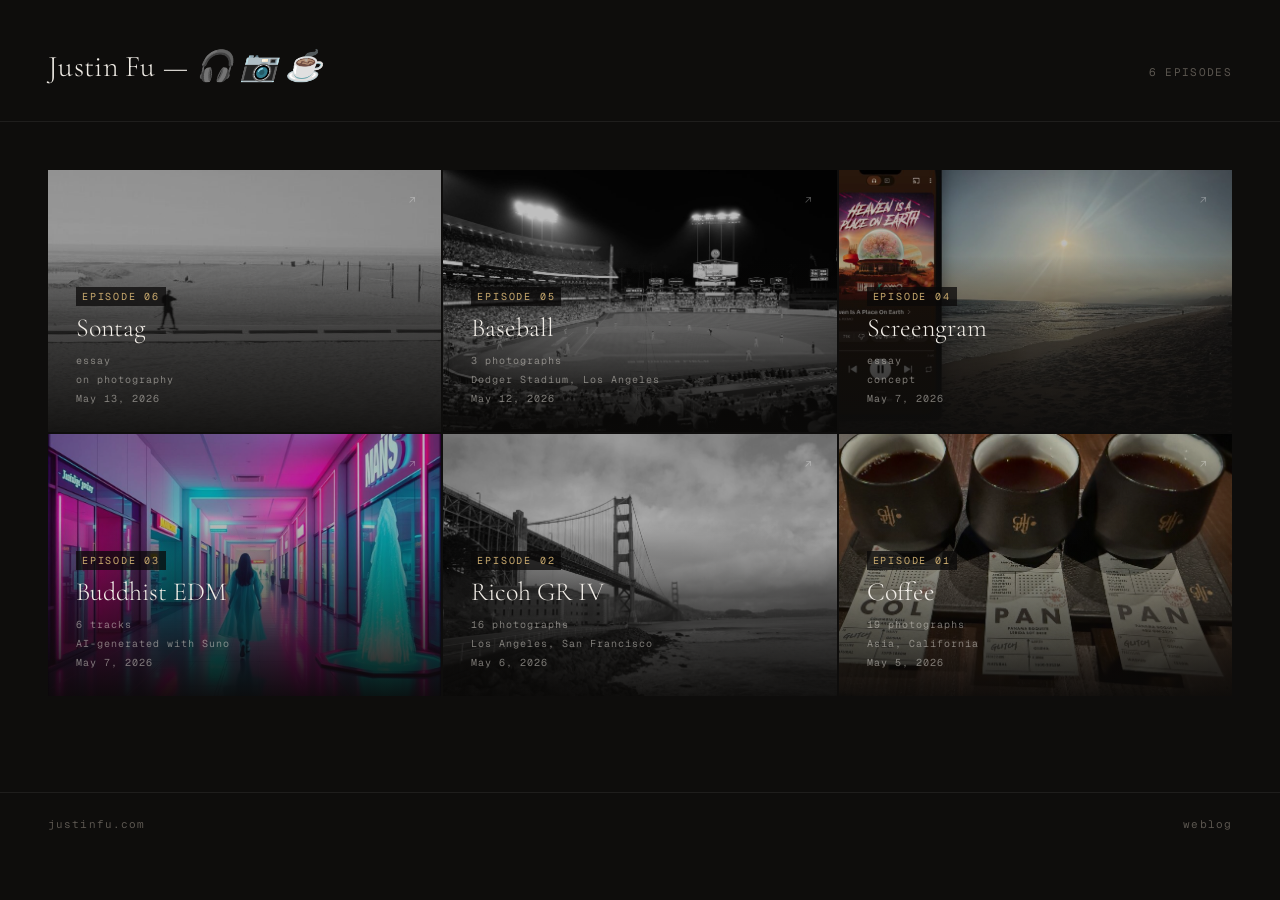
==== index.html @ 7c5d1e18 "add episode: Sontag (manifesto) (#5) * add episode: Sontag (manifesto)  A short manifesto on photogr" ====
<!DOCTYPE html>
<html lang="en">
<head>
  <meta charset="UTF-8">
  <meta name="viewport" content="width=device-width, initial-scale=1.0">
  <title>Justin Fu</title>
  <meta name="description" content="A personal photo journal by Justin Fu.">
  <meta property="og:title" content="Justin Fu">
  <meta property="og:image" content="images/cover-ricoh-vol-1.jpg">
  <meta property="og:url" content="https://www.justinfu.com">
  <link rel="icon" href="data:image/svg+xml,<svg xmlns='http://www.w3.org/2000/svg' viewBox='0 0 100 100'><text y='.9em' font-size='90'>◼</text></svg>">
  <link href="https://fonts.googleapis.com/css2?family=Cormorant+Garamond:ital,wght@0,300;0,400;1,300;1,400&family=Geist+Mono:wght@300;400&display=swap" rel="stylesheet">
  <link rel="stylesheet" href="styles.css">
</head>
<body class="home">
  <header>
    <div class="site-name">Justin Fu — <em>🎧 📷 ☕</em></div>
    <div class="header-sub">6 episodes</div>
  </header>

  <div class="index-grid">

    <a class="episode-card episode-card--essay" href="sontag.html">
      <img src="images/ricoh-vol-1/beach-skater.jpg" alt="Black-and-white skater on a beach boardwalk">
      <div class="ep-arrow">↗</div>
      <div class="episode-info">
        <div class="ep-label">Episode 06</div>
        <div class="ep-title">Sontag</div>
        <div class="ep-meta">essay<span class="ep-location">on photography</span><span class="ep-location">May 13, 2026</span></div>
      </div>
    </a>

    <a class="episode-card" href="baseball.html">
      <img src="images/cover-baseball.jpg" alt="Baseball">
      <div class="ep-arrow">↗</div>
      <div class="episode-info">
        <div class="ep-label">Episode 05</div>
        <div class="ep-title">Baseball</div>
        <div class="ep-meta">3 photographs<span class="ep-location">Dodger Stadium, Los Angeles</span><span class="ep-location">May 12, 2026</span></div>
      </div>
    </a>

    <a class="episode-card episode-card--essay" href="screengram.html">
      <img src="images/screengram.jpg" alt="Screengram, Vol. 1">
      <div class="ep-arrow">↗</div>
      <div class="episode-info">
        <div class="ep-label">Episode 04</div>
        <div class="ep-title">Screengram</div>
        <div class="ep-meta">essay<span class="ep-location">concept</span><span class="ep-location">May 7, 2026</span></div>
      </div>
    </a>

    <a class="episode-card" href="suno.html">
      <img src="images/cover-suno-vol-1.jpg" alt="Suno, Vol. 1">
      <div class="ep-arrow">↗</div>
      <div class="episode-info">
        <div class="ep-label">Episode 03</div>
        <div class="ep-title">Buddhist EDM</div>
        <div class="ep-meta">6 tracks<span class="ep-location">AI-generated with Suno</span><span class="ep-location">May 7, 2026</span></div>
      </div>
    </a>

    <a class="episode-card" href="ricoh.html">
      <img src="images/cover-ricoh-vol-1.jpg" alt="Ricoh GR IV, Vol. 1">
      <div class="ep-arrow">↗</div>
      <div class="episode-info">
        <div class="ep-label">Episode 02</div>
        <div class="ep-title">Ricoh GR IV</div>
        <div class="ep-meta">16 photographs<span class="ep-location">Los Angeles, San Francisco</span><span class="ep-location">May 6, 2026</span></div>
      </div>
    </a>

    <a class="episode-card" href="coffee.html">
      <img src="images/cover-coffee-vol-1.jpg" alt="Coffee, Vol. 1">
      <div class="ep-arrow">↗</div>
      <div class="episode-info">
        <div class="ep-label">Episode 01</div>
        <div class="ep-title">Coffee</div>
        <div class="ep-meta">19 photographs<span class="ep-location">Asia, California</span><span class="ep-location">May 5, 2026</span></div>
      </div>
    </a>

  </div>

  <footer>
    <span>justinfu.com</span>
    <span>weblog</span>
  </footer>
</body>
</html>
---- styles.css ----
/* ============================================================
   styles.css — shared base + index/home styles
   Loaded by every page. Index also lives here (it has no
   category-specific stylesheet; its rules are scoped to body.home).
   ============================================================ */

*, *::before, *::after { box-sizing: border-box; margin: 0; padding: 0; }
:root {
  --bg: #0e0d0c;
  --bg2: #161412;
  --text: #d4cfc9;
  --muted: #5a554f;
  --accent: #c8a96e;
  --white: #f0ece6;
  --border: rgba(255,255,255,0.07);
  --col-gap: 10px;
}
html, body { background: var(--bg); color: var(--text); font-family: 'Geist Mono', monospace; min-height: 100vh; }

/* ---- default page header (gallery + essay pages) ---- */
header {
  padding: 36px 40px 28px;
  border-bottom: 1px solid var(--border);
  display: flex; align-items: center; gap: 20px;
}
.back {
  font-size: 11px; color: var(--muted); text-decoration: none;
  letter-spacing: 0.12em; text-transform: uppercase;
  transition: color 0.2s; white-space: nowrap;
}
.back:hover { color: var(--white); }
.divider { width: 1px; height: 14px; background: var(--border); flex-shrink: 0; }
.ep-label { font-size: 10px; letter-spacing: 0.18em; text-transform: uppercase; color: var(--accent); }
.ep-title {
  font-family: 'Cormorant Garamond', serif; font-size: 22px;
  font-weight: 300; color: var(--white); margin-left: auto;
}
.ep-count { font-size: 11px; color: var(--muted); letter-spacing: 0.1em; white-space: nowrap; }

/* ---- shared footer ---- */
footer {
  border-top: 1px solid var(--border); padding: 22px 40px;
  display: flex; justify-content: space-between; align-items: center;
}
footer span { font-size: 11px; color: var(--muted); letter-spacing: 0.1em; }

/* ---- shared mobile (≤540px) ---- */
@media (max-width: 540px) {
  header { padding: 20px; flex-wrap: wrap; gap: 10px; }
  .ep-title { font-size: 18px; }
  footer { padding: 20px; }
}

/* ============================================================
   index.html (body.home)
   ============================================================ */

body.home header {
  padding: 48px 48px 36px;
  align-items: baseline;
  justify-content: space-between;
  gap: 0;
}
body.home .site-name {
  font-family: 'Cormorant Garamond', serif;
  font-size: 30px;
  font-weight: 300;
  color: var(--white);
  letter-spacing: 0.01em;
}
body.home .site-name em { color: var(--accent); font-style: italic; }
body.home .header-sub { font-size: 11px; color: var(--muted); letter-spacing: 0.12em; text-transform: uppercase; }

.index-grid {
  padding: 48px;
  display: grid;
  grid-template-columns: repeat(auto-fill, minmax(340px, 1fr));
  gap: 2px;
}

.episode-card {
  position: relative;
  display: block;
  text-decoration: none;
  overflow: hidden;
  background: var(--bg2);
  aspect-ratio: 3/2;
  cursor: pointer;
}

.episode-card img {
  width: 100%;
  height: 100%;
  object-fit: cover;
  display: block;
  transition: transform 0.6s cubic-bezier(0.25,0.46,0.45,0.94), filter 0.4s;
  filter: brightness(0.75);
}

.episode-card:hover img {
  transform: scale(1.04);
  filter: brightness(0.55);
}

.episode-info {
  position: absolute;
  bottom: 0; left: 0; right: 0;
  padding: 28px 28px 24px;
  background: linear-gradient(to top, rgba(10,9,8,0.92) 0%, rgba(10,9,8,0.4) 60%, transparent 100%);
  transition: padding 0.3s;
}

.episode-card:hover .episode-info { padding-bottom: 30px; }

.episode-info .ep-label {
  font-size: 10px;
  letter-spacing: 0.18em;
  text-transform: uppercase;
  color: var(--accent);
  margin-bottom: 6px;
  font-family: 'Geist Mono', monospace;
  display: inline-block;
  background: rgba(10,9,8,0.75);
  padding: 3px 6px;
}

.episode-info .ep-title {
  font-family: 'Cormorant Garamond', serif;
  font-size: 26px;
  font-weight: 300;
  color: var(--white);
  line-height: 1.2;
  margin-bottom: 8px;
  margin-left: 0;
}

.ep-meta {
  font-size: 10px;
  color: rgba(212,207,201,0.55);
  letter-spacing: 0.1em;
  line-height: 1.9;
}
.ep-location {
  display: block;
  white-space: nowrap;
}

.ep-arrow {
  position: absolute;
  top: 24px; right: 24px;
  font-size: 11px;
  color: rgba(255,255,255,0.3);
  letter-spacing: 0.1em;
  transition: color 0.3s, transform 0.3s;
}
.episode-card:hover .ep-arrow {
  color: var(--accent);
  transform: translate(3px, -3px);
}

body.home footer {
  padding: 24px 48px;
  margin-top: 48px;
}

@media (max-width: 640px) {
  body.home header { padding: 28px 20px 22px; }
  body.home .site-name { font-size: 22px; }
  .index-grid { padding: 20px; gap: 12px; grid-template-columns: 1fr; }
  body.home footer { padding: 20px; }
}

/* ---- essay cards: slightly darker bottom gradient ---- */
.episode-card--essay .episode-info {
  background: linear-gradient(to top, rgba(14,13,12,0.92) 0%, rgba(14,13,12,0.55) 60%, rgba(14,13,12,0) 100%);
}
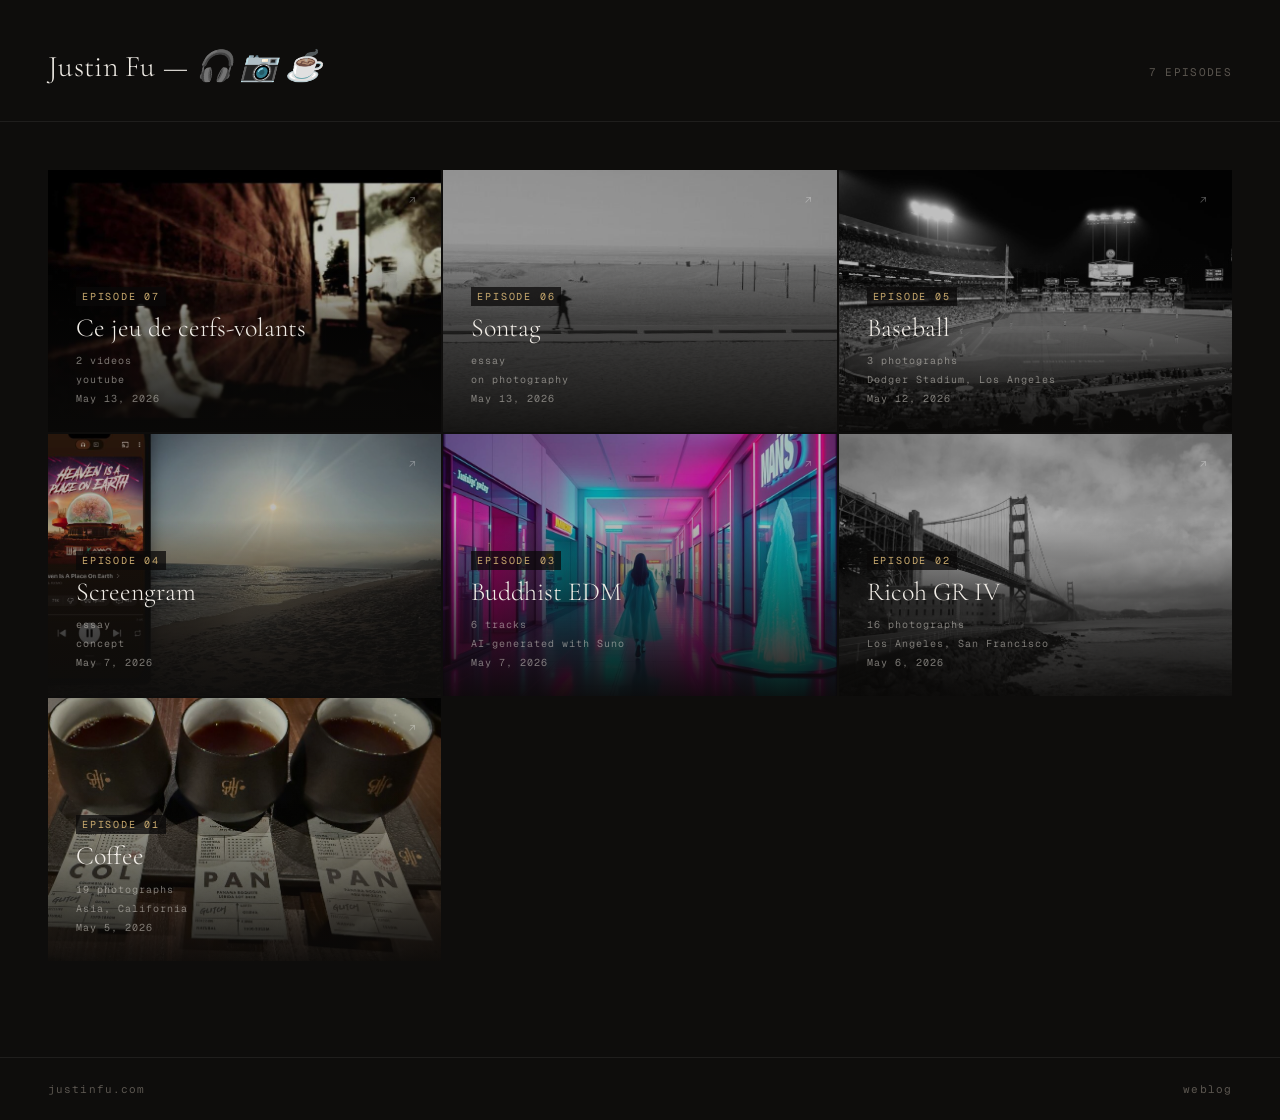
==== commit 005bd217: "add episode: Ce jeu de cerfs-volants (video) Episode 07 — first "video" episode type. Two YouTube em" ====
--- a/index.html
+++ b/index.html
@@ -3,11 +3,19 @@
 <head>
   <meta charset="UTF-8">
   <meta name="viewport" content="width=device-width, initial-scale=1.0">
+  <meta name="theme-color" content="#0e0d0c">
   <title>Justin Fu</title>
   <meta name="description" content="A personal photo journal by Justin Fu.">
+  <link rel="canonical" href="https://justinfu.com/">
+  <meta property="og:type" content="website">
   <meta property="og:title" content="Justin Fu">
-  <meta property="og:image" content="images/cover-ricoh-vol-1.jpg">
-  <meta property="og:url" content="https://www.justinfu.com">
+  <meta property="og:description" content="A personal photo journal by Justin Fu.">
+  <meta property="og:url" content="https://justinfu.com/">
+  <meta property="og:image" content="https://justinfu.com/images/cover-ricoh-vol-1.jpg">
+  <meta name="twitter:card" content="summary_large_image">
+  <meta name="twitter:title" content="Justin Fu">
+  <meta name="twitter:description" content="A personal photo journal by Justin Fu.">
+  <meta name="twitter:image" content="https://justinfu.com/images/cover-ricoh-vol-1.jpg">
   <link rel="icon" href="data:image/svg+xml,<svg xmlns='http://www.w3.org/2000/svg' viewBox='0 0 100 100'><text y='.9em' font-size='90'>◼</text></svg>">
   <link href="https://fonts.googleapis.com/css2?family=Cormorant+Garamond:ital,wght@0,300;0,400;1,300;1,400&family=Geist+Mono:wght@300;400&display=swap" rel="stylesheet">
   <link rel="stylesheet" href="styles.css">
@@ -15,10 +23,20 @@
 <body class="home">
   <header>
     <div class="site-name">Justin Fu — <em>🎧 📷 ☕</em></div>
-    <div class="header-sub">6 episodes</div>
+    <div class="header-sub">7 episodes</div>
   </header>
 
   <div class="index-grid">
+
+    <a class="episode-card" href="kites.html">
+      <img src="images/cover-kites.jpg" alt="Ce jeu de cerfs-volants">
+      <div class="ep-arrow">↗</div>
+      <div class="episode-info">
+        <div class="ep-label">Episode 07</div>
+        <div class="ep-title">Ce jeu de cerfs-volants</div>
+        <div class="ep-meta">2 videos<span class="ep-location">youtube</span><span class="ep-location">May 13, 2026</span></div>
+      </div>
+    </a>
 
     <a class="episode-card episode-card--essay" href="sontag.html">
       <img src="images/ricoh-vol-1/beach-skater.jpg" alt="Black-and-white skater on a beach boardwalk">
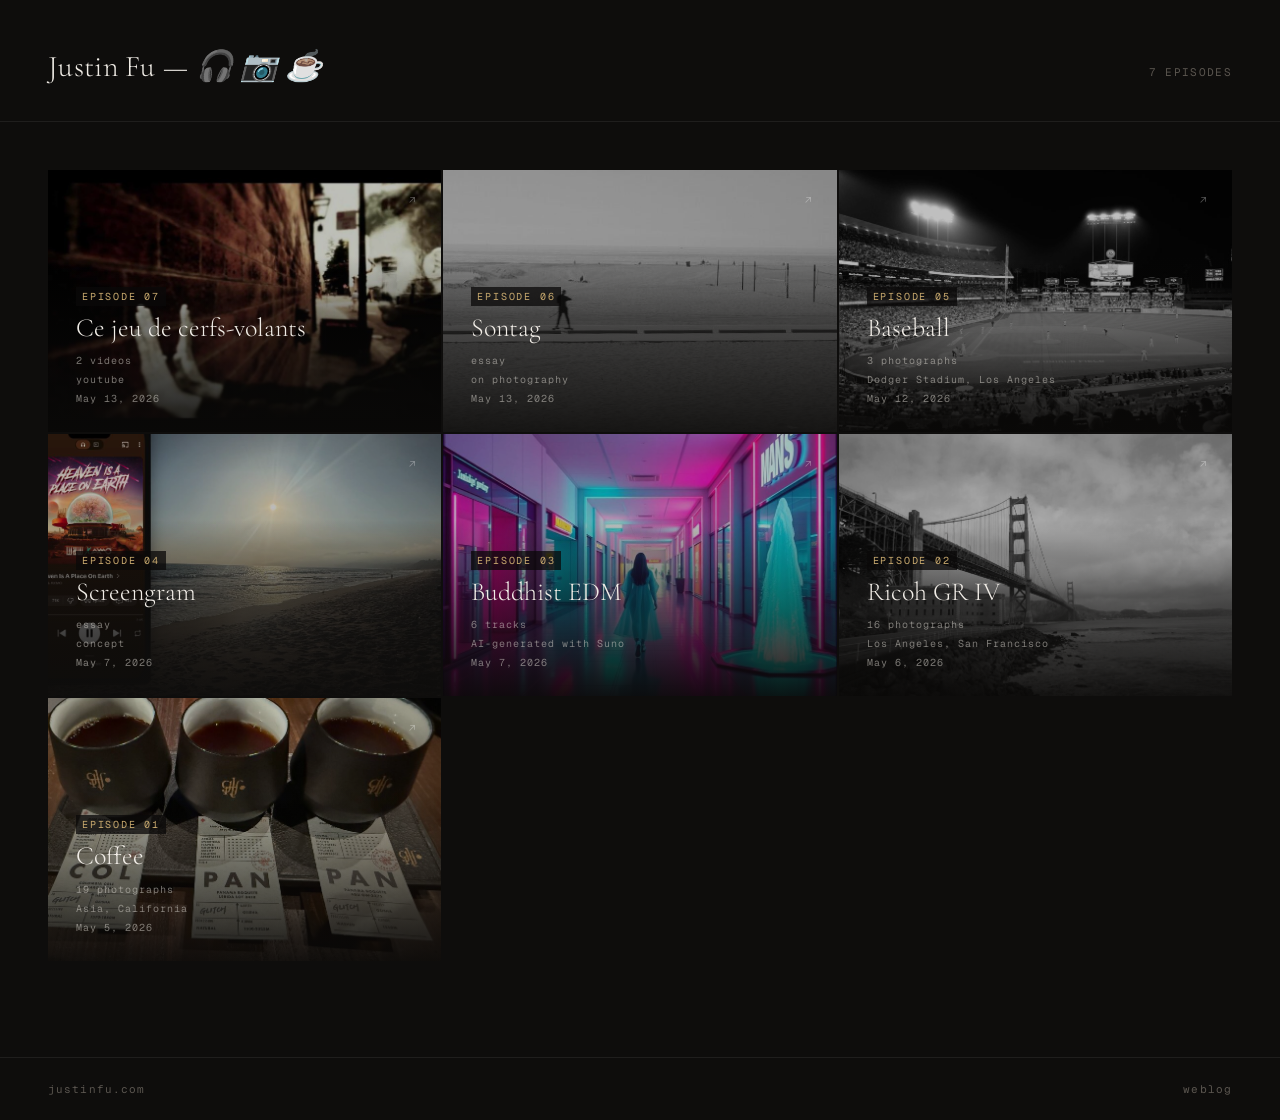
==== commit 42113eb8: "speed up page loads: cache headers, preconnects, lazy index grid - vercel.json: cache /images/* for " ====
--- a/index.html
+++ b/index.html
@@ -17,6 +17,9 @@
   <meta name="twitter:description" content="A personal photo journal by Justin Fu.">
   <meta name="twitter:image" content="https://justinfu.com/images/cover-ricoh-vol-1.jpg">
   <link rel="icon" href="data:image/svg+xml,<svg xmlns='http://www.w3.org/2000/svg' viewBox='0 0 100 100'><text y='.9em' font-size='90'>◼</text></svg>">
+  <link rel="preconnect" href="https://fonts.googleapis.com">
+  <link rel="preconnect" href="https://fonts.gstatic.com" crossorigin>
+  <link rel="preload" as="image" href="images/cover-kites.jpg">
   <link href="https://fonts.googleapis.com/css2?family=Cormorant+Garamond:ital,wght@0,300;0,400;1,300;1,400&family=Geist+Mono:wght@300;400&display=swap" rel="stylesheet">
   <link rel="stylesheet" href="styles.css">
 </head>
@@ -29,7 +32,7 @@
   <div class="index-grid">
 
     <a class="episode-card" href="kites.html">
-      <img src="images/cover-kites.jpg" alt="Ce jeu de cerfs-volants">
+      <img src="images/cover-kites.jpg" alt="Ce jeu de cerfs-volants" width="800" height="533" decoding="async">
       <div class="ep-arrow">↗</div>
       <div class="episode-info">
         <div class="ep-label">Episode 07</div>
@@ -39,7 +42,7 @@
     </a>
 
     <a class="episode-card episode-card--essay" href="sontag.html">
-      <img src="images/ricoh-vol-1/beach-skater.jpg" alt="Black-and-white skater on a beach boardwalk">
+      <img src="images/ricoh-vol-1/beach-skater.jpg" alt="Black-and-white skater on a beach boardwalk" width="800" height="533" loading="lazy" decoding="async">
       <div class="ep-arrow">↗</div>
       <div class="episode-info">
         <div class="ep-label">Episode 06</div>
@@ -49,7 +52,7 @@
     </a>
 
     <a class="episode-card" href="baseball.html">
-      <img src="images/cover-baseball.jpg" alt="Baseball">
+      <img src="images/cover-baseball.jpg" alt="Baseball" width="800" height="533" loading="lazy" decoding="async">
       <div class="ep-arrow">↗</div>
       <div class="episode-info">
         <div class="ep-label">Episode 05</div>
@@ -59,7 +62,7 @@
     </a>
 
     <a class="episode-card episode-card--essay" href="screengram.html">
-      <img src="images/screengram.jpg" alt="Screengram, Vol. 1">
+      <img src="images/screengram.jpg" alt="Screengram, Vol. 1" width="800" height="533" loading="lazy" decoding="async">
       <div class="ep-arrow">↗</div>
       <div class="episode-info">
         <div class="ep-label">Episode 04</div>
@@ -69,7 +72,7 @@
     </a>
 
     <a class="episode-card" href="suno.html">
-      <img src="images/cover-suno-vol-1.jpg" alt="Suno, Vol. 1">
+      <img src="images/cover-suno-vol-1.jpg" alt="Suno, Vol. 1" width="800" height="533" loading="lazy" decoding="async">
       <div class="ep-arrow">↗</div>
       <div class="episode-info">
         <div class="ep-label">Episode 03</div>
@@ -79,7 +82,7 @@
     </a>
 
     <a class="episode-card" href="ricoh.html">
-      <img src="images/cover-ricoh-vol-1.jpg" alt="Ricoh GR IV, Vol. 1">
+      <img src="images/cover-ricoh-vol-1.jpg" alt="Ricoh GR IV, Vol. 1" width="800" height="533" loading="lazy" decoding="async">
       <div class="ep-arrow">↗</div>
       <div class="episode-info">
         <div class="ep-label">Episode 02</div>
@@ -89,7 +92,7 @@
     </a>
 
     <a class="episode-card" href="coffee.html">
-      <img src="images/cover-coffee-vol-1.jpg" alt="Coffee, Vol. 1">
+      <img src="images/cover-coffee-vol-1.jpg" alt="Coffee, Vol. 1" width="800" height="533" loading="lazy" decoding="async">
       <div class="ep-arrow">↗</div>
       <div class="episode-info">
         <div class="ep-label">Episode 01</div>
